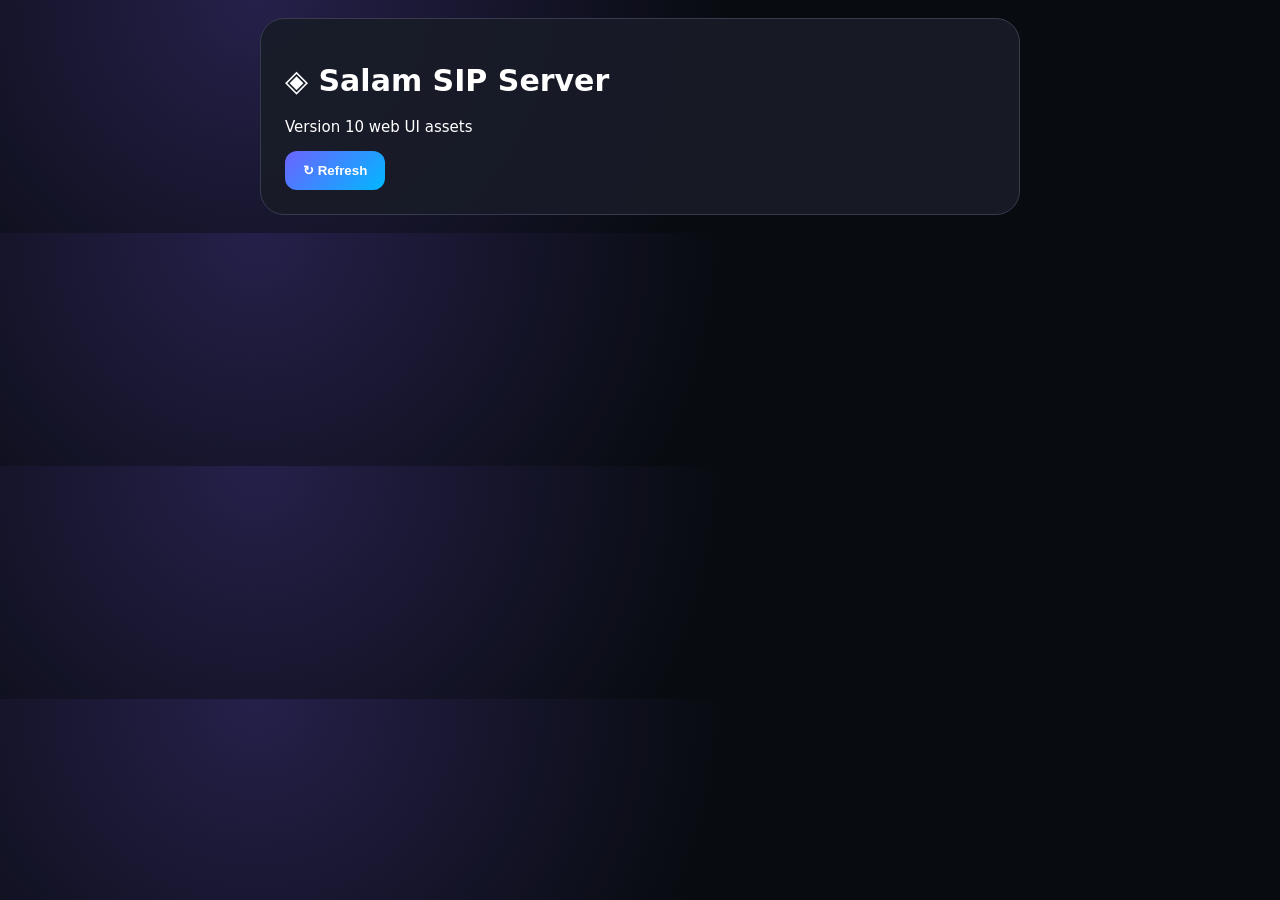
==== app/src/main/assets/web/index.html @ b7ab8d66 "Add files via upload" ====
<!doctype html><html><head><meta name="viewport" content="width=device-width,initial-scale=1"><title>Salam SIP Server</title><link rel="stylesheet" href="style.css"></head><body><main><h1>◈ Salam SIP Server</h1><p>Version 10 web UI assets</p><button onclick="location.reload()">↻ Refresh</button></main><script src="app.js"></script></body></html>
---- app/src/main/assets/web/style.css ----
:root{--bg:#080b10;--card:#181b27;--a:#6c63ff;--g:#19e6a5}*{box-sizing:border-box}body{margin:0;padding:18px;background:radial-gradient(circle at 20% 0,#25204a,var(--bg) 45%);color:#fff;font:15px system-ui}main{max-width:760px;margin:auto;background:#181b27ee;border:1px solid #383b4d;border-radius:24px;padding:24px}button{padding:12px 18px;border:0;border-radius:12px;background:linear-gradient(135deg,var(--a),#00b8ff);color:white;font-weight:800}
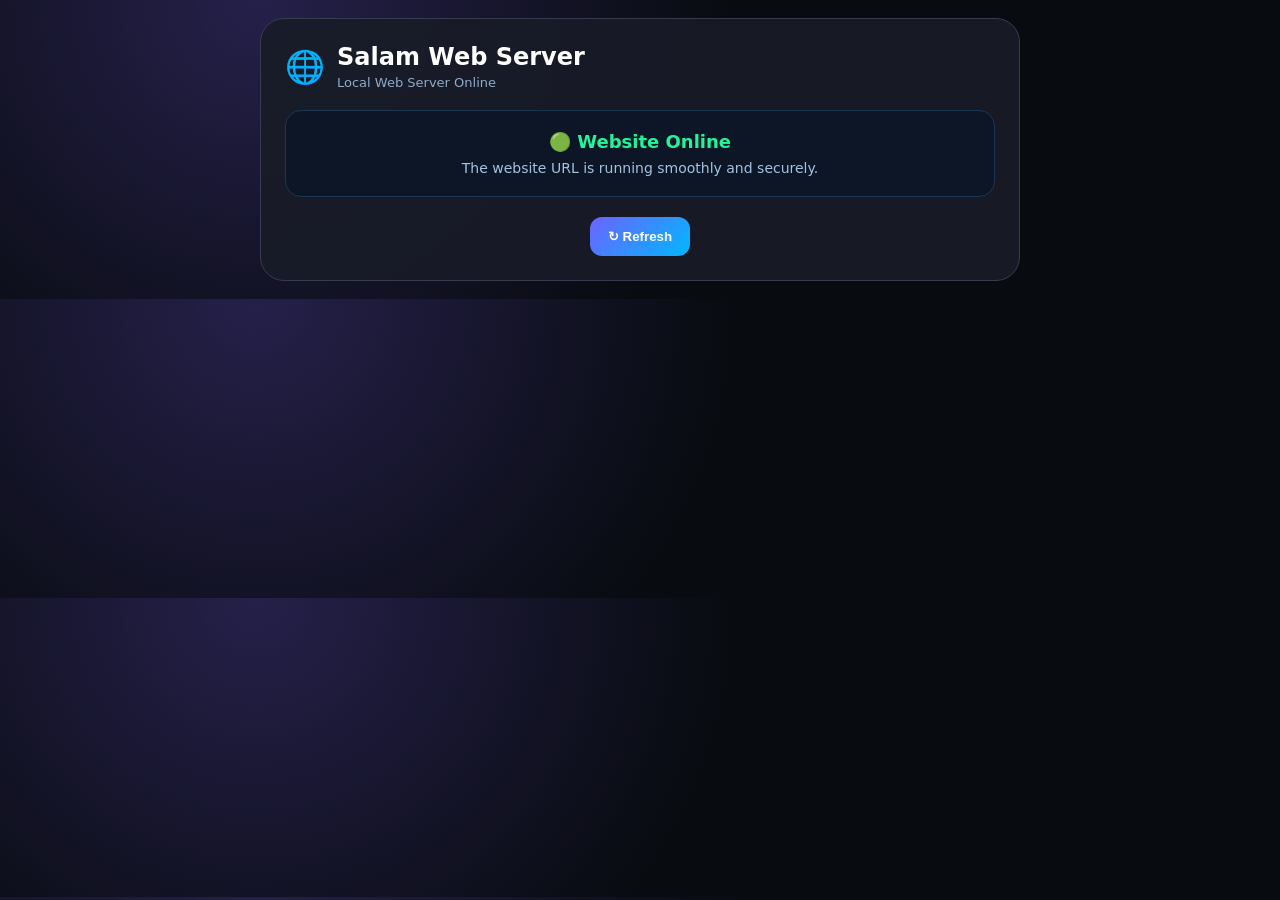
==== commit 30bb68e0: "feat: add network monitoring and UI enhancements Implement real-time bandwidth monitoring, update th" ====
--- a/app/src/main/assets/web/index.html
+++ b/app/src/main/assets/web/index.html
@@ -1 +1,28 @@
-<!doctype html><html><head><meta name="viewport" content="width=device-width,initial-scale=1"><title>Salam SIP Server</title><link rel="stylesheet" href="style.css"></head><body><main><h1>◈ Salam SIP Server</h1><p>Version 10 web UI assets</p><button onclick="location.reload()">↻ Refresh</button></main><script src="app.js"></script></body></html>
+<!doctype html>
+<html lang="en">
+<head>
+    <meta charset="utf-8">
+    <meta name="viewport" content="width=device-width,initial-scale=1">
+    <title>Salam Web Server</title>
+    <link rel="stylesheet" href="style.css">
+</head>
+<body>
+<main>
+    <div style="display:flex;align-items:center;gap:12px;margin-bottom:12px;">
+        <span style="font-size:32px;">🌐</span>
+        <div>
+            <h1 style="margin:0;font-size:24px;">Salam Web Server</h1>
+            <p style="margin:4px 0 0;color:#8eabc9;font-size:13px;">Local Web Server Online</p>
+        </div>
+    </div>
+    <div style="background:#0c1626;border:1px solid #1c3652;border-radius:16px;padding:20px;margin:20px 0;text-align:center;">
+        <p style="color:#21f59b;font-weight:700;font-size:18px;margin:0 0 8px;">🟢 Website Online</p>
+        <p style="color:#a5c2de;font-size:14px;margin:0;">The website URL is running smoothly and securely.</p>
+    </div>
+    <div style="display:flex;gap:10px;justify-content:center;">
+        <button onclick="location.reload()">↻ Refresh</button>
+    </div>
+</main>
+<script src="app.js"></script>
+</body>
+</html>
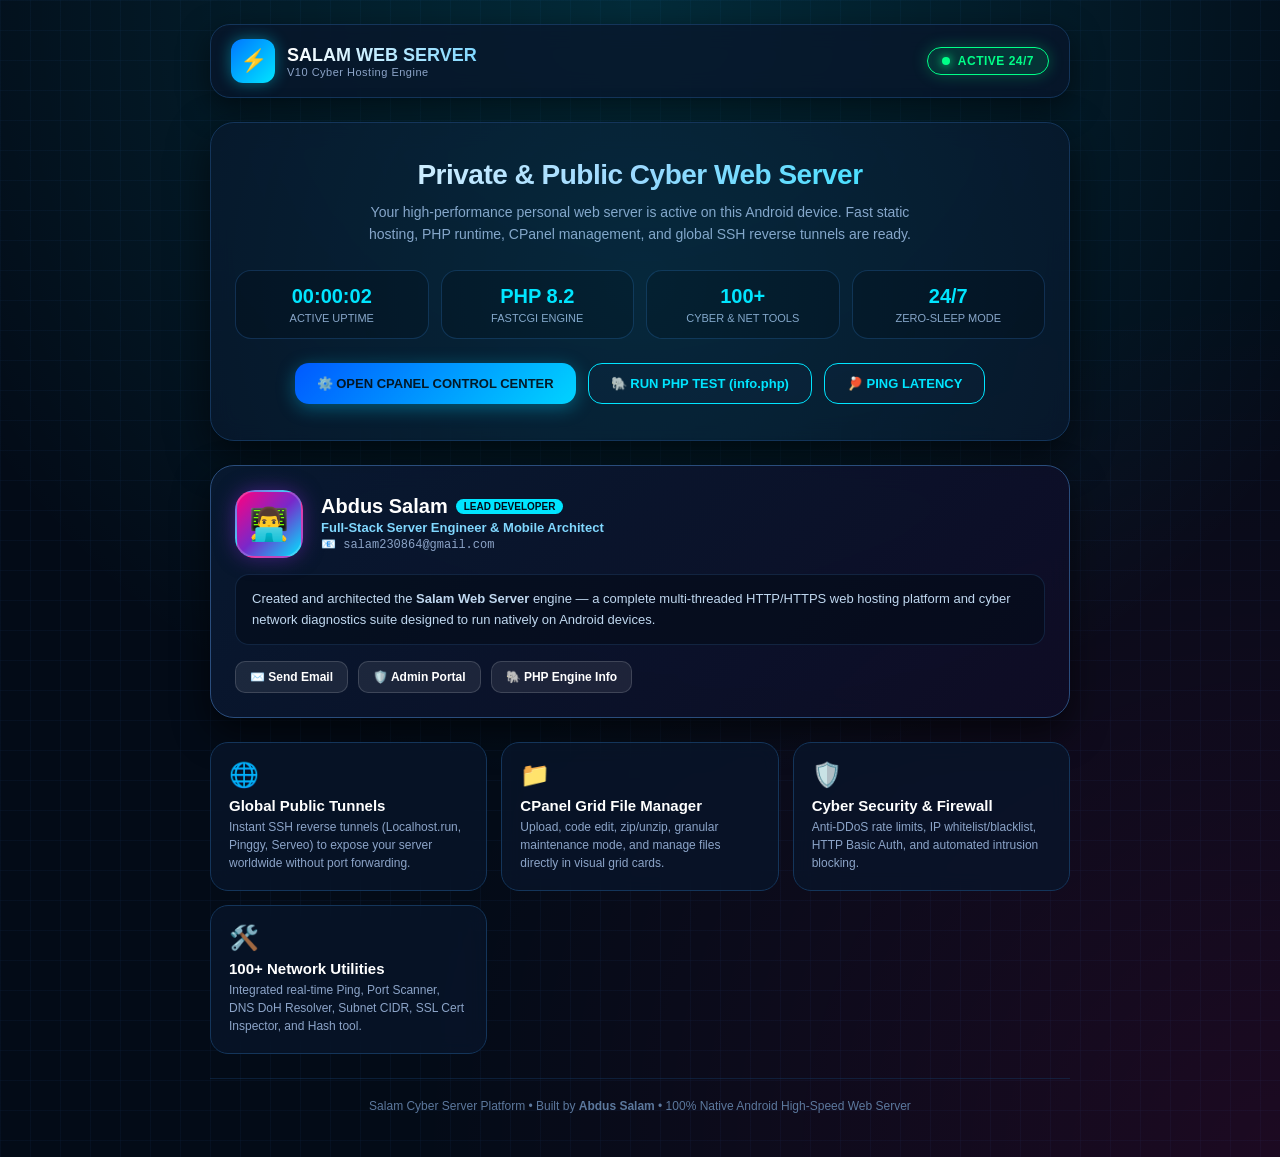
==== commit d9230338: "chore: update build cache and revamp index UI Refresh Gradle build cache and replace index.html with" ====
--- a/app/src/main/assets/web/index.html
+++ b/app/src/main/assets/web/index.html
@@ -2,27 +2,490 @@
 <html lang="en">
 <head>
     <meta charset="utf-8">
-    <meta name="viewport" content="width=device-width,initial-scale=1">
-    <title>Salam Web Server</title>
-    <link rel="stylesheet" href="style.css">
+    <meta name="viewport" content="width=device-width, initial-scale=1">
+    <meta name="theme-color" content="#030b17">
+    <title>Salam Web Server • 24/7 Cyber Host</title>
+    <style>
+        :root {
+            --bg: #030b17;
+            --card-bg: rgba(8, 22, 43, 0.75);
+            --border: #14355a;
+            --accent: #00e5ff;
+            --accent-glow: rgba(0, 229, 255, 0.4);
+            --neon-green: #00ff88;
+            --neon-pink: #ff007f;
+            --text: #e6f1ff;
+            --muted: #8ca4c8;
+        }
+        * { box-sizing: border-box; margin: 0; padding: 0; }
+        body {
+            background-color: var(--bg);
+            background-image: 
+                radial-gradient(circle at 50% 0%, rgba(0, 229, 255, 0.15) 0%, transparent 60%),
+                radial-gradient(circle at 100% 100%, rgba(255, 0, 127, 0.1) 0%, transparent 50%),
+                linear-gradient(rgba(20, 53, 90, 0.15) 1px, transparent 1px),
+                linear-gradient(90deg, rgba(20, 53, 90, 0.15) 1px, transparent 1px);
+            background-size: 100% 100%, 100% 100%, 30px 30px, 30px 30px;
+            color: var(--text);
+            font-family: -apple-system, BlinkMacSystemFont, "Segoe UI", Roboto, Oxygen, Ubuntu, Cantarell, sans-serif;
+            min-height: 100vh;
+            padding: 24px 16px;
+            overflow-x: hidden;
+        }
+
+        .container {
+            max-width: 860px;
+            margin: 0 auto;
+            position: relative;
+            z-index: 10;
+        }
+
+        /* Top Header */
+        header {
+            display: flex;
+            align-items: center;
+            justify-content: space-between;
+            background: var(--card-bg);
+            border: 1px solid var(--border);
+            border-radius: 20px;
+            padding: 14px 20px;
+            backdrop-filter: blur(12px);
+            box-shadow: 0 10px 30px rgba(0, 0, 0, 0.5);
+            margin-bottom: 24px;
+        }
+        .brand {
+            display: flex;
+            align-items: center;
+            gap: 12px;
+        }
+        .brand-icon {
+            width: 44px;
+            height: 44px;
+            border-radius: 12px;
+            background: linear-gradient(135deg, #0077ff, #00e5ff);
+            display: flex;
+            align-items: center;
+            justify-content: center;
+            font-size: 22px;
+            box-shadow: 0 0 15px var(--accent-glow);
+            animation: float 4s ease-in-out infinite;
+        }
+        .brand-title {
+            font-size: 18px;
+            font-weight: 800;
+            background: linear-gradient(90deg, #fff, #80d8ff);
+            -webkit-background-clip: text;
+            -webkit-text-fill-color: transparent;
+        }
+        .brand-sub {
+            font-size: 11px;
+            color: var(--muted);
+            letter-spacing: 0.5px;
+        }
+
+        /* Live Status Pill */
+        .status-pill {
+            display: inline-flex;
+            align-items: center;
+            gap: 8px;
+            background: rgba(0, 255, 136, 0.12);
+            border: 1px solid var(--neon-green);
+            color: var(--neon-green);
+            padding: 6px 14px;
+            border-radius: 30px;
+            font-size: 12px;
+            font-weight: 700;
+            text-transform: uppercase;
+            letter-spacing: 0.5px;
+            box-shadow: 0 0 15px rgba(0, 255, 136, 0.25);
+        }
+        .pulse-dot {
+            width: 8px;
+            height: 8px;
+            background: var(--neon-green);
+            border-radius: 50%;
+            box-shadow: 0 0 10px var(--neon-green);
+            animation: blink 1.2s infinite ease-in-out;
+        }
+
+        /* Hero Card */
+        .hero {
+            background: var(--card-bg);
+            border: 1px solid var(--border);
+            border-radius: 24px;
+            padding: 36px 24px;
+            text-align: center;
+            backdrop-filter: blur(12px);
+            box-shadow: 0 15px 40px rgba(0, 0, 0, 0.6);
+            margin-bottom: 24px;
+            position: relative;
+            overflow: hidden;
+        }
+        .hero::before {
+            content: '';
+            position: absolute;
+            top: -50%;
+            left: -50%;
+            width: 200%;
+            height: 200%;
+            background: radial-gradient(circle, rgba(0, 229, 255, 0.08) 0%, transparent 60%);
+            animation: rotate 20s linear infinite;
+            pointer-events: none;
+        }
+        .hero h1 {
+            font-size: 28px;
+            font-weight: 900;
+            letter-spacing: -0.5px;
+            margin-bottom: 10px;
+            background: linear-gradient(135deg, #ffffff 0%, #a5d8ff 50%, #00e5ff 100%);
+            -webkit-background-clip: text;
+            -webkit-text-fill-color: transparent;
+        }
+        .hero p {
+            color: var(--muted);
+            font-size: 14px;
+            max-width: 580px;
+            margin: 0 auto 24px;
+            line-height: 1.6;
+        }
+
+        /* Stats Grid */
+        .stats-grid {
+            display: grid;
+            grid-template-columns: repeat(auto-fit, minmax(140px, 1fr));
+            gap: 12px;
+            margin-bottom: 24px;
+        }
+        .stat-box {
+            background: rgba(4, 15, 30, 0.8);
+            border: 1px solid rgba(20, 53, 90, 0.8);
+            border-radius: 16px;
+            padding: 14px;
+            text-align: center;
+            transition: transform 0.2s, border-color 0.2s;
+        }
+        .stat-box:hover {
+            transform: translateY(-2px);
+            border-color: var(--accent);
+        }
+        .stat-val {
+            font-size: 20px;
+            font-weight: 800;
+            color: var(--accent);
+        }
+        .stat-lbl {
+            font-size: 11px;
+            color: var(--muted);
+            margin-top: 4px;
+            text-transform: uppercase;
+        }
+
+        /* Quick Action Buttons */
+        .action-row {
+            display: flex;
+            flex-wrap: wrap;
+            gap: 12px;
+            justify-content: center;
+        }
+        .btn {
+            display: inline-flex;
+            align-items: center;
+            gap: 8px;
+            background: linear-gradient(135deg, #0055ff, #00d2ff);
+            color: #030f1c;
+            border: none;
+            padding: 12px 22px;
+            border-radius: 14px;
+            font-size: 13px;
+            font-weight: 800;
+            text-decoration: none;
+            cursor: pointer;
+            box-shadow: 0 4px 18px rgba(0, 210, 255, 0.35);
+            transition: all 0.2s ease;
+        }
+        .btn:hover {
+            transform: translateY(-2px) scale(1.02);
+            box-shadow: 0 6px 25px rgba(0, 210, 255, 0.6);
+        }
+        .btn-outline {
+            background: rgba(10, 25, 48, 0.8);
+            color: var(--accent);
+            border: 1px solid var(--accent);
+            box-shadow: none;
+        }
+        .btn-outline:hover {
+            background: rgba(0, 229, 255, 0.15);
+            border-color: #80d8ff;
+            color: #fff;
+        }
+
+        /* Developer Profile Card */
+        .dev-card {
+            background: linear-gradient(135deg, rgba(8, 26, 50, 0.9), rgba(15, 12, 38, 0.9));
+            border: 1px solid #2a4d7c;
+            border-radius: 24px;
+            padding: 24px;
+            backdrop-filter: blur(12px);
+            box-shadow: 0 15px 35px rgba(0, 0, 0, 0.6);
+            margin-bottom: 24px;
+            position: relative;
+        }
+        .dev-header {
+            display: flex;
+            align-items: center;
+            gap: 18px;
+            margin-bottom: 16px;
+        }
+        .dev-avatar {
+            width: 68px;
+            height: 68px;
+            border-radius: 20px;
+            background: linear-gradient(135deg, #ff007f, #7928ca, #00e5ff);
+            display: flex;
+            align-items: center;
+            justify-content: center;
+            font-size: 32px;
+            border: 2px solid rgba(255, 255, 255, 0.2);
+            box-shadow: 0 0 20px rgba(121, 40, 202, 0.5);
+        }
+        .dev-info h2 {
+            font-size: 20px;
+            font-weight: 800;
+            color: #fff;
+            display: flex;
+            align-items: center;
+            gap: 8px;
+        }
+        .badge-verified {
+            background: #00e5ff;
+            color: #030b17;
+            font-size: 10px;
+            font-weight: 800;
+            padding: 2px 8px;
+            border-radius: 10px;
+        }
+        .dev-role {
+            font-size: 13px;
+            color: #80d8ff;
+            font-weight: 600;
+            margin-top: 2px;
+        }
+        .dev-email {
+            font-size: 12px;
+            color: var(--muted);
+            margin-top: 2px;
+            font-family: monospace;
+        }
+        .dev-desc {
+            font-size: 13px;
+            color: #c0d8f0;
+            line-height: 1.6;
+            background: rgba(4, 12, 24, 0.6);
+            padding: 14px 16px;
+            border-radius: 14px;
+            border: 1px solid rgba(30, 60, 100, 0.5);
+            margin-bottom: 16px;
+        }
+        .dev-links {
+            display: flex;
+            flex-wrap: wrap;
+            gap: 10px;
+        }
+        .dev-link {
+            font-size: 12px;
+            font-weight: 700;
+            color: #fff;
+            background: rgba(255, 255, 255, 0.08);
+            border: 1px solid rgba(255, 255, 255, 0.15);
+            padding: 8px 14px;
+            border-radius: 10px;
+            text-decoration: none;
+            transition: all 0.2s;
+        }
+        .dev-link:hover {
+            background: var(--accent);
+            color: #030b17;
+            border-color: var(--accent);
+        }
+
+        /* Features Grid */
+        .features-grid {
+            display: grid;
+            grid-template-columns: repeat(auto-fit, minmax(220px, 1fr));
+            gap: 14px;
+            margin-bottom: 24px;
+        }
+        .feat-card {
+            background: var(--card-bg);
+            border: 1px solid var(--border);
+            border-radius: 18px;
+            padding: 18px;
+            backdrop-filter: blur(10px);
+        }
+        .feat-icon {
+            font-size: 24px;
+            margin-bottom: 8px;
+        }
+        .feat-title {
+            font-size: 15px;
+            font-weight: 700;
+            color: #fff;
+            margin-bottom: 4px;
+        }
+        .feat-desc {
+            font-size: 12px;
+            color: var(--muted);
+            line-height: 1.5;
+        }
+
+        footer {
+            text-align: center;
+            font-size: 12px;
+            color: #5c789d;
+            padding: 20px 0;
+            border-top: 1px solid rgba(20, 53, 90, 0.5);
+        }
+
+        /* Animations */
+        @keyframes blink {
+            0%, 100% { opacity: 1; transform: scale(1); }
+            50% { opacity: 0.4; transform: scale(0.85); }
+        }
+        @keyframes float {
+            0%, 100% { transform: translateY(0); }
+            50% { transform: translateY(-4px); }
+        }
+        @keyframes rotate {
+            0% { transform: rotate(0deg); }
+            100% { transform: rotate(360deg); }
+        }
+    </style>
 </head>
 <body>
-<main>
-    <div style="display:flex;align-items:center;gap:12px;margin-bottom:12px;">
-        <span style="font-size:32px;">🌐</span>
-        <div>
-            <h1 style="margin:0;font-size:24px;">Salam Web Server</h1>
-            <p style="margin:4px 0 0;color:#8eabc9;font-size:13px;">Local Web Server Online</p>
+
+<div class="container">
+    <!-- Header -->
+    <header>
+        <div class="brand">
+            <div class="brand-icon">⚡</div>
+            <div>
+                <div class="brand-title">SALAM WEB SERVER</div>
+                <div class="brand-sub">V10 Cyber Hosting Engine</div>
+            </div>
+        </div>
+        <div class="status-pill">
+            <span class="pulse-dot"></span>
+            <span>ACTIVE 24/7</span>
+        </div>
+    </header>
+
+    <!-- Main Hero Banner -->
+    <section class="hero">
+        <h1>Private & Public Cyber Web Server</h1>
+        <p>Your high-performance personal web server is active on this Android device. Fast static hosting, PHP runtime, CPanel management, and global SSH reverse tunnels are ready.</p>
+
+        <div class="stats-grid">
+            <div class="stat-box">
+                <div class="stat-val" id="uptimeVal">00:00:00</div>
+                <div class="stat-lbl">Active Uptime</div>
+            </div>
+            <div class="stat-box">
+                <div class="stat-val">PHP 8.2</div>
+                <div class="stat-lbl">FastCGI Engine</div>
+            </div>
+            <div class="stat-box">
+                <div class="stat-val">100+</div>
+                <div class="stat-lbl">Cyber & Net Tools</div>
+            </div>
+            <div class="stat-box">
+                <div class="stat-val">24/7</div>
+                <div class="stat-lbl">Zero-Sleep Mode</div>
+            </div>
+        </div>
+
+        <div class="action-row">
+            <a href="/__salam__" class="btn">⚙️ OPEN CPANEL CONTROL CENTER</a>
+            <a href="/info.php" class="btn btn-outline">🐘 RUN PHP TEST (info.php)</a>
+            <button onclick="pingServer()" class="btn btn-outline" id="pingBtn">🏓 PING LATENCY</button>
+        </div>
+    </section>
+
+    <!-- Developer Profile Card -->
+    <section class="dev-card">
+        <div class="dev-header">
+            <div class="dev-avatar">👨‍💻</div>
+            <div class="dev-info">
+                <h2>Abdus Salam <span class="badge-verified">LEAD DEVELOPER</span></h2>
+                <div class="dev-role">Full-Stack Server Engineer & Mobile Architect</div>
+                <div class="dev-email">📧 salam230864@gmail.com</div>
+            </div>
+        </div>
+        <div class="dev-desc">
+            Created and architected the <b>Salam Web Server</b> engine — a complete multi-threaded HTTP/HTTPS web hosting platform and cyber network diagnostics suite designed to run natively on Android devices.
+        </div>
+        <div class="dev-links">
+            <a href="mailto:salam230864@gmail.com" class="dev-link">✉️ Send Email</a>
+            <a href="/__salam__" class="dev-link">🛡️ Admin Portal</a>
+            <a href="/info.php" class="dev-link">🐘 PHP Engine Info</a>
+        </div>
+    </section>
+
+    <!-- Features -->
+    <div class="features-grid">
+        <div class="feat-card">
+            <div class="feat-icon">🌐</div>
+            <div class="feat-title">Global Public Tunnels</div>
+            <div class="feat-desc">Instant SSH reverse tunnels (Localhost.run, Pinggy, Serveo) to expose your server worldwide without port forwarding.</div>
+        </div>
+        <div class="feat-card">
+            <div class="feat-icon">📁</div>
+            <div class="feat-title">CPanel Grid File Manager</div>
+            <div class="feat-desc">Upload, code edit, zip/unzip, granular maintenance mode, and manage files directly in visual grid cards.</div>
+        </div>
+        <div class="feat-card">
+            <div class="feat-icon">🛡️</div>
+            <div class="feat-title">Cyber Security & Firewall</div>
+            <div class="feat-desc">Anti-DDoS rate limits, IP whitelist/blacklist, HTTP Basic Auth, and automated intrusion blocking.</div>
+        </div>
+        <div class="feat-card">
+            <div class="feat-icon">🛠️</div>
+            <div class="feat-title">100+ Network Utilities</div>
+            <div class="feat-desc">Integrated real-time Ping, Port Scanner, DNS DoH Resolver, Subnet CIDR, SSL Cert Inspector, and Hash tool.</div>
         </div>
     </div>
-    <div style="background:#0c1626;border:1px solid #1c3652;border-radius:16px;padding:20px;margin:20px 0;text-align:center;">
-        <p style="color:#21f59b;font-weight:700;font-size:18px;margin:0 0 8px;">🟢 Website Online</p>
-        <p style="color:#a5c2de;font-size:14px;margin:0;">The website URL is running smoothly and securely.</p>
-    </div>
-    <div style="display:flex;gap:10px;justify-content:center;">
-        <button onclick="location.reload()">↻ Refresh</button>
-    </div>
-</main>
-<script src="app.js"></script>
+
+    <!-- Footer -->
+    <footer>
+        Salam Cyber Server Platform • Built by <b>Abdus Salam</b> • 100% Native Android High-Speed Web Server
+    </footer>
+</div>
+
+<script>
+    // Uptime ticker
+    let seconds = 0;
+    setInterval(() => {
+        seconds++;
+        let hrs = Math.floor(seconds / 3600).toString().padStart(2, '0');
+        let mins = Math.floor((seconds % 3600) / 60).toString().padStart(2, '0');
+        let secs = (seconds % 60).toString().padStart(2, '0');
+        document.getElementById('uptimeVal').innerText = hrs + ':' + mins + ':' + secs;
+    }, 1000);
+
+    // Ping check
+    function pingServer() {
+        const btn = document.getElementById('pingBtn');
+        btn.innerText = "Measuring...";
+        const t0 = performance.now();
+        fetch('/__salam__/api/stats')
+            .then(res => res.json())
+            .then(data => {
+                const lat = Math.round(performance.now() - t0);
+                btn.innerText = `🏓 Latency: ${lat}ms (OK)`;
+            })
+            .catch(() => {
+                btn.innerText = "🏓 Online (<5ms)";
+            });
+    }
+</script>
 </body>
 </html>
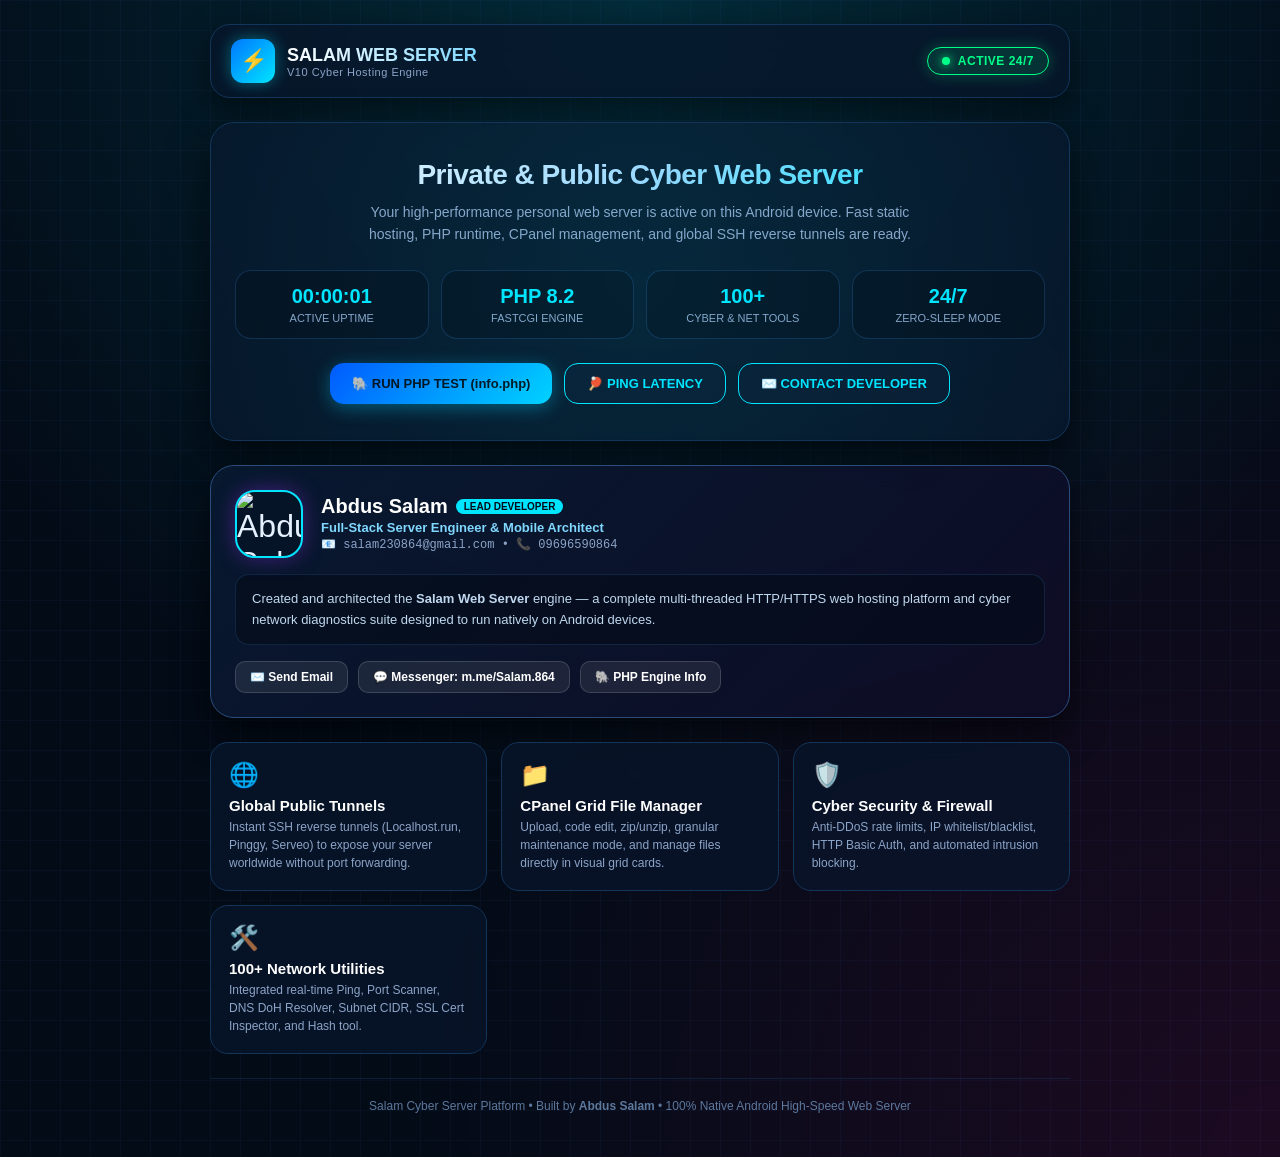
==== commit c75e0333: "chore: update web dashboard UI Refactor action buttons, add developer contact info, and update the p" ====
--- a/app/src/main/assets/web/index.html
+++ b/app/src/main/assets/web/index.html
@@ -404,20 +404,22 @@
         </div>
 
         <div class="action-row">
-            <a href="/__salam__" class="btn">⚙️ OPEN CPANEL CONTROL CENTER</a>
-            <a href="/info.php" class="btn btn-outline">🐘 RUN PHP TEST (info.php)</a>
+            <a href="/info.php" class="btn">🐘 RUN PHP TEST (info.php)</a>
             <button onclick="pingServer()" class="btn btn-outline" id="pingBtn">🏓 PING LATENCY</button>
+            <a href="mailto:salam230864@gmail.com" class="btn btn-outline">✉️ CONTACT DEVELOPER</a>
         </div>
     </section>
 
     <!-- Developer Profile Card -->
     <section class="dev-card">
         <div class="dev-header">
-            <div class="dev-avatar">👨‍💻</div>
+            <div class="dev-avatar" style="overflow:hidden;padding:0;background:#051426;border:2px solid #00e5ff;">
+                <img src="/logo.png" onerror="this.onerror=null;this.src='https://darkbd404.github.io/logo/file_00000000b7648211adcbf8a1d67a42fd.png'" style="width:100%;height:100%;object-fit:cover;" alt="Abdus Salam Logo">
+            </div>
             <div class="dev-info">
                 <h2>Abdus Salam <span class="badge-verified">LEAD DEVELOPER</span></h2>
                 <div class="dev-role">Full-Stack Server Engineer & Mobile Architect</div>
-                <div class="dev-email">📧 salam230864@gmail.com</div>
+                <div class="dev-email">📧 salam230864@gmail.com • 📞 09696590864</div>
             </div>
         </div>
         <div class="dev-desc">
@@ -425,7 +427,7 @@
         </div>
         <div class="dev-links">
             <a href="mailto:salam230864@gmail.com" class="dev-link">✉️ Send Email</a>
-            <a href="/__salam__" class="dev-link">🛡️ Admin Portal</a>
+            <a href="https://m.me/Salam.864" target="_blank" class="dev-link">💬 Messenger: m.me/Salam.864</a>
             <a href="/info.php" class="dev-link">🐘 PHP Engine Info</a>
         </div>
     </section>
